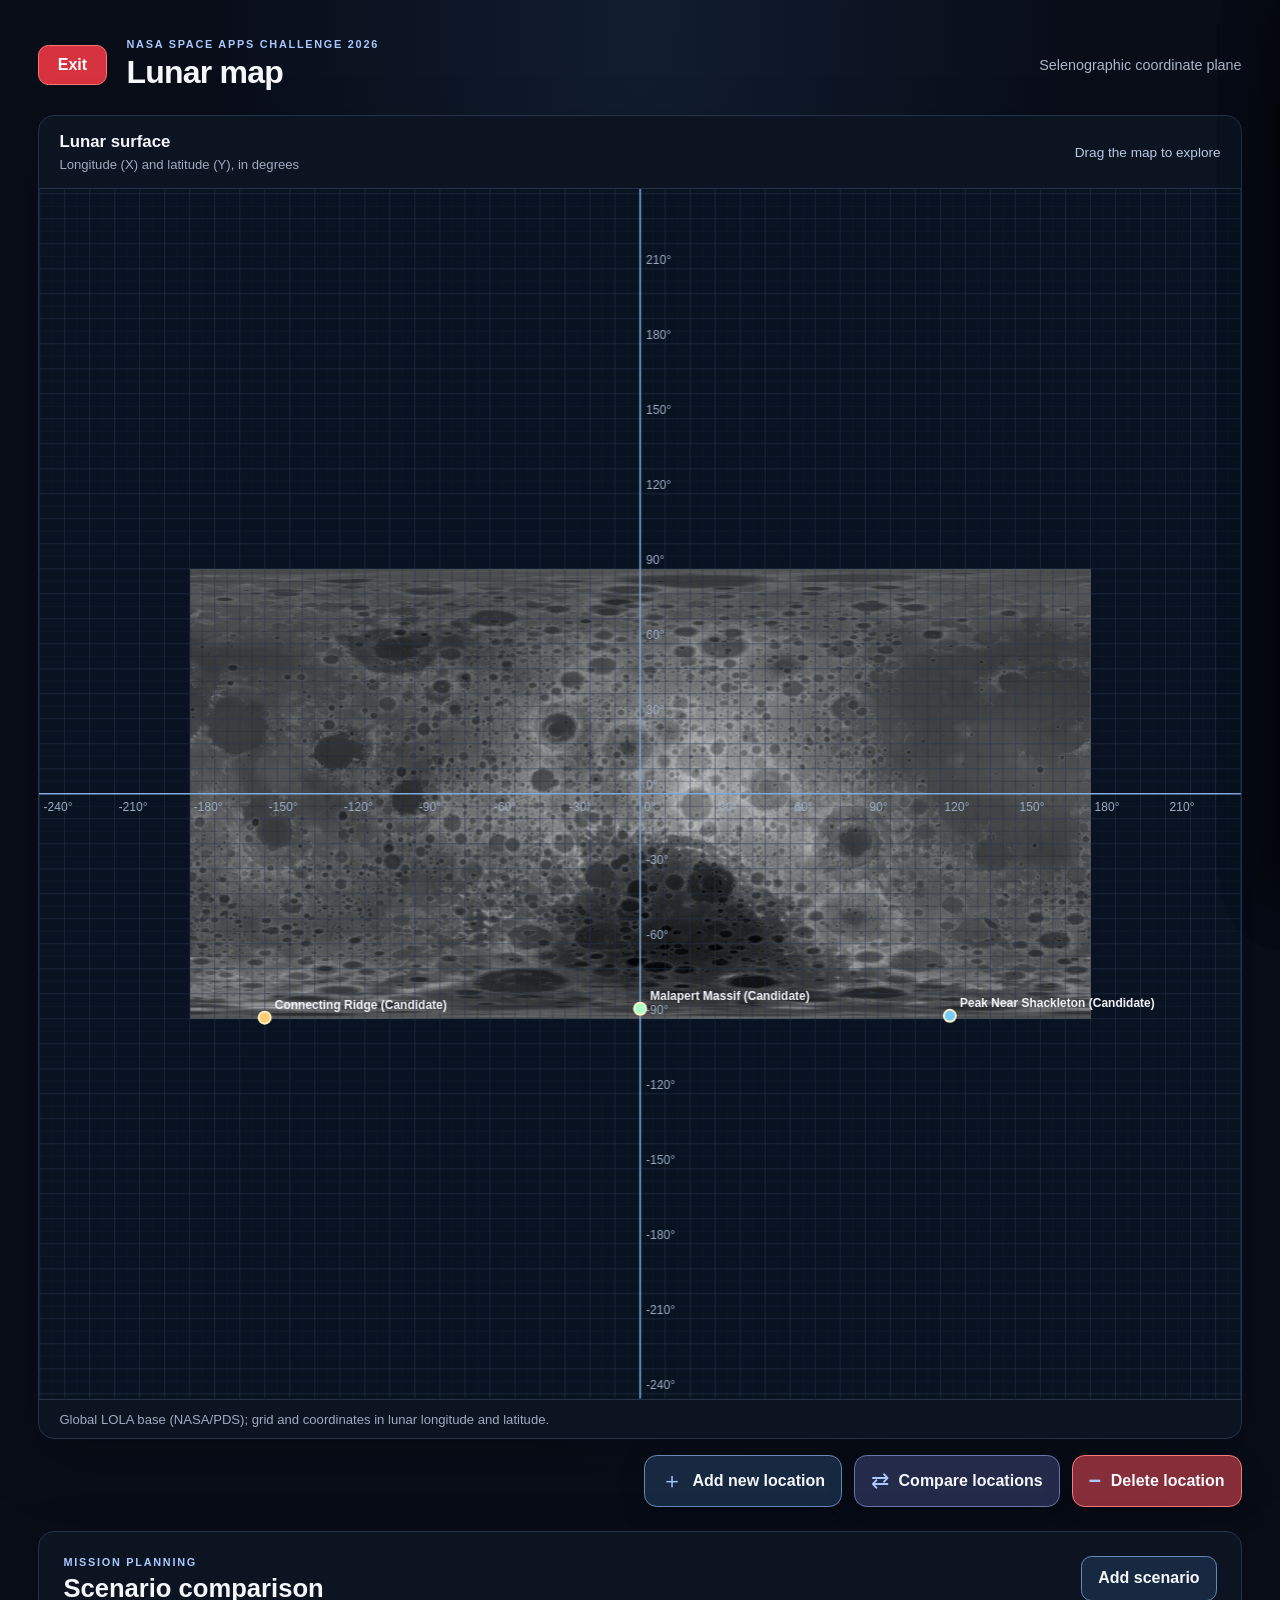
==== src/lunarnav/resources/template/map.html @ 8364b53e "front end traduzido, integração entre back e front feita, etc" ====
<!doctype html>
<html lang="en">
  <head>
    <meta charset="UTF-8" />
    <meta name="viewport" content="width=device-width, initial-scale=1.0" />
    <meta
      name="description"
      content="Explore coordinates and points of interest on the lunar surface."
    />
    <title>Lunar Navigator | Map</title>
    <link rel="stylesheet" href="../css/style.css" />
    <script type="module" src="../js/map.js"></script>
  </head>
  <body class="map-page">
    <main class="map-app">
      <header class="map-header">
        <a class="exit-button" href="index.html">Exit</a>
        <div class="map-heading">
          <p class="eyebrow">NASA Space Apps Challenge 2026</p>
          <h1>Lunar map</h1>
        </div>
        <p class="map-subtitle">Selenographic coordinate plane</p>
      </header>

      <section class="map-workspace" aria-label="Interactive map">
        <div class="map-toolbar">
          <div>
            <h2>Lunar surface</h2>
            <p>Longitude (X) and latitude (Y), in degrees</p>
          </div>
          <span class="map-hint">Drag the map to explore</span>
        </div>
        <div class="map-canvas-wrap">
          <canvas
            id="lunar-map"
            class="lunar-map"
            aria-label="Cartesian plane of lunar coordinates. Drag to move the map."
            role="img"
          >
            Your browser does not support the interactive map.
          </canvas>
        </div>
        <p class="map-footer">
          Global LOLA base (NASA/PDS); grid and coordinates in lunar longitude and latitude.
        </p>
      </section>

      <div class="map-actions" aria-label="Map actions">
        <button
          id="open-location"
          class="location-tab"
          type="button"
          aria-controls="location-drawer"
          aria-expanded="false"
        >
          <span aria-hidden="true">＋</span>
          <span>Add new location</span>
        </button>
        <button
          id="open-comparison"
          class="location-tab comparison-tab"
          type="button"
          aria-controls="comparison-drawer"
          aria-expanded="false"
        >
          <span aria-hidden="true">⇄</span>
          <span>Compare locations</span>
        </button>
        <button
          id="open-delete"
          class="location-tab delete-tab"
          type="button"
          aria-controls="delete-drawer"
          aria-expanded="false"
        >
          <span aria-hidden="true">−</span>
          <span>Delete location</span>
        </button>
      </div>

      <section class="scenario-dashboard" aria-labelledby="scenario-title">
        <div class="scenario-toolbar">
          <div>
            <p class="eyebrow">Mission planning</p>
            <h2 id="scenario-title">Scenario comparison</h2>
            <p>
            Compare locations, dates, and selected launch delays using mock astronomical data.
            </p>
          </div>
          <button id="add-scenario" class="scenario-add-button" type="button">
            Add scenario
          </button>
        </div>

        <div id="scenario-list" class="scenario-list"></div>
        <p id="scenario-status" class="scenario-status" role="status" aria-live="polite">
          Add locations to the map to configure scenarios.
        </p>
        <button id="compare-scenarios" class="submit-location scenario-compare-button" type="button">
          Compare scenarios
        </button>

        <section
          id="scenario-results"
          class="scenario-results"
          aria-labelledby="scenario-results-title"
          aria-live="polite"
          hidden
        >
          <h3 id="scenario-results-title">Scenario summary</h3>
          <div id="scenario-metrics" class="scenario-metrics"></div>
          <div class="timeline-placeholder">
            <h4>Lighting and communication timeline</h4>
            <p>
              The mock API returns time-series data. This view currently displays summary
              metrics rather than a plotted timeline.
            </p>
          </div>
        </section>
      </section>

      <p id="map-status" class="map-status" role="status" aria-live="polite"></p>

      <div id="drawer-backdrop" class="drawer-backdrop" hidden></div>
      <aside
        id="location-drawer"
        class="location-drawer side-drawer"
        aria-labelledby="drawer-title"
        aria-hidden="true"
        inert
      >
        <div class="drawer-heading">
          <div>
            <p class="eyebrow">Point of interest</p>
            <h2 id="drawer-title">New location</h2>
          </div>
          <button
            id="close-location"
            class="icon-button"
            type="button"
            aria-label="Close panel"
          >
            ×
          </button>
        </div>

        <form id="location-form" class="location-form">
          <label for="location-name">Location name</label>
          <input
            id="location-name"
            name="name"
            type="text"
            placeholder="e.g., South Pole"
            maxlength="40"
            required
          />

          <label for="location-latitude">Latitude (°)</label>
          <input
            id="location-latitude"
            name="latitude"
            type="number"
            min="-90"
            max="90"
            step="any"
            placeholder="-90 to 90"
            required
          />

          <label for="location-longitude">Longitude (°)</label>
          <input
            id="location-longitude"
            name="longitude"
            type="number"
            min="-180"
            max="180"
            step="any"
            placeholder="-180 a 180"
            required
          />

          <button id="select-location-on-map" class="map-pick-button" type="button">
            Select on map
          </button>
          <p id="location-pick-help" class="comparison-note" role="status">
            Choose coordinates on the map or enter the values above.
          </p>

          <div class="location-color-field">
            <label for="location-color">Location color</label>
            <input
              id="location-color"
              name="color"
              type="color"
              value="#ffcc70"
              aria-label="Choose marker color"
            />
          </div>

          <button class="submit-location" type="submit">Add to map</button>
        </form>
      </aside>

      <aside
        id="comparison-drawer"
        class="location-drawer side-drawer"
        aria-labelledby="comparison-title"
        aria-hidden="true"
        inert
      >
        <div class="drawer-heading">
          <div>
            <p class="eyebrow">Location analysis</p>
            <h2 id="comparison-title">Compare locations</h2>
          </div>
          <button
            id="close-comparison"
            class="icon-button"
            type="button"
            aria-label="Close panel"
          >
            ×
          </button>
        </div>

        <form id="comparison-form" class="location-form">
          <label for="comparison-first">First location</label>
          <select id="comparison-first" name="first" required>
            <option value="">Select a location</option>
          </select>

          <label for="comparison-second">Second location</label>
          <select id="comparison-second" name="second" required>
            <option value="">Select a location</option>
          </select>

          <p id="comparison-help" class="comparison-note" role="status"></p>
          <button class="submit-location" type="submit">Compare locations</button>
        </form>

        <section
          id="comparison-result"
          class="comparison-result"
          aria-labelledby="comparison-result-title"
          aria-live="polite"
          hidden
        >
          <h3 id="comparison-result-title">Comparison result</h3>
          <dl>
            <div>
              <dt>First location</dt>
              <dd id="result-first"></dd>
            </div>
            <div>
              <dt>Second location</dt>
              <dd id="result-second"></dd>
            </div>
            <div>
              <dt>Latitude difference</dt>
              <dd id="result-latitude"></dd>
            </div>
            <div>
              <dt>Longitude difference</dt>
              <dd id="result-longitude"></dd>
            </div>
            <div class="distance-result">
              <dt>Approximate distance on the lunar surface</dt>
              <dd id="result-distance"></dd>
            </div>
          </dl>
          <p class="comparison-note">
            Straight-line estimate over a spherical Moon, without accounting for terrain.
          </p>
        </section>
      </aside>

      <aside
        id="delete-drawer"
        class="location-drawer side-drawer"
        aria-labelledby="delete-title"
        aria-hidden="true"
        inert
      >
        <div class="drawer-heading">
          <div>
            <p class="eyebrow">Manage locations</p>
            <h2 id="delete-title">Delete location</h2>
          </div>
          <button
            id="close-delete"
            class="icon-button"
            type="button"
            aria-label="Close panel"
          >
            ×
          </button>
        </div>

        <form id="delete-form" class="location-form">
          <label for="delete-location">Location to delete</label>
          <select id="delete-location" name="location" required>
            <option value="">Select a location</option>
          </select>
          <p id="delete-help" class="comparison-note" role="status"></p>
          <button class="submit-location" type="submit">Continue</button>
        </form>

        <section
          id="delete-confirmation"
          class="delete-confirmation"
          aria-labelledby="delete-confirmation-title"
          hidden
        >
          <h3 id="delete-confirmation-title">Confirm deletion</h3>
          <p id="delete-summary"></p>
          <p class="comparison-note">
            This action removes the location saved in this browser and cannot be undone.
          </p>
          <button id="confirm-delete" class="delete-location-button" type="button">
            Delete permanently
          </button>
          <button id="cancel-delete" class="cancel-delete-button" type="button">
            Keep location
          </button>
        </section>
      </aside>
    </main>
  </body>
</html>
---- src/lunarnav/resources/css/style.css ----
:root {
  color-scheme: dark;
  font-family: "Segoe UI", Arial, sans-serif;
  background: #080d18;
  color: #f5f7fb;
  font-synthesis: none;
  text-rendering: optimizeLegibility;
  -webkit-font-smoothing: antialiased;
  -moz-osx-font-smoothing: grayscale;
}

* {
  box-sizing: border-box;
}

body {
  min-width: 320px;
  min-height: 100vh;
  margin: 0;
}

.screen {
  display: grid;
  min-height: 100vh;
  place-items: center;
  padding: 2rem;
  overflow: hidden;
  background:
    radial-gradient(ellipse at 50% 115%, #80644c 0, #382d2c 19%, transparent 48%),
    radial-gradient(ellipse at 50% 120%, #172338 0, transparent 66%),
    #080d18;
}

.welcome {
  width: min(100%, 38rem);
  text-align: center;
}

.eyebrow {
  margin: 0 0 1rem;
  color: #a9c8ff;
  font-size: 0.8rem;
  font-weight: 700;
  letter-spacing: 0.16em;
  text-transform: uppercase;
}

h1 {
  margin: 0;
  font-size: clamp(2.5rem, 8vw, 4.5rem);
  letter-spacing: -0.045em;
}

.description {
  max-width: 30rem;
  margin: 1.25rem auto 2rem;
  color: #c4cad5;
  font-size: 1.1rem;
  line-height: 1.6;
}

.start-button {
  display: inline-flex;
  min-width: 10rem;
  min-height: 3.25rem;
  align-items: center;
  justify-content: center;
  padding: 0.75rem 1.5rem;
  border: 1px solid #d5e4ff;
  border-radius: 999px;
  background: #d5e4ff;
  color: #101827;
  font-size: 1rem;
  font-weight: 700;
  text-decoration: none;
  transition:
    background-color 160ms ease,
    border-color 160ms ease,
    transform 160ms ease;
}

.start-button:hover {
  transform: translateY(-2px);
  border-color: #fff;
  background: #fff;
}

.start-button:focus-visible {
  outline: 3px solid #91baff;
  outline-offset: 4px;
}

.secondary-button {
  border-color: #7184a5;
  background: transparent;
  color: #f5f7fb;
}

.secondary-button:hover {
  border-color: #d5e4ff;
  background: rgb(213 228 255 / 10%);
}

.map-page {
  min-height: 100vh;
  background:
    radial-gradient(ellipse at 50% 0, rgb(41 70 111 / 28%), transparent 48%),
    #080d18;
}

.map-app {
  display: flex;
  min-height: 100vh;
  flex-direction: column;
  padding: clamp(1rem, 3vw, 2.5rem);
}

.map-header {
  display: grid;
  grid-template-columns: auto 1fr auto;
  align-items: center;
  gap: 1.25rem;
  margin-bottom: 1.5rem;
}

.exit-button {
  display: inline-flex;
  min-height: 2.5rem;
  align-items: center;
  justify-content: center;
  padding: 0.6rem 1.15rem;
  border: 1px solid #ff7777;
  border-radius: 0.65rem;
  background: #d6323f;
  color: #fff;
  font-weight: 700;
  text-decoration: none;
  transition:
    background-color 160ms ease,
    transform 160ms ease;
}

.exit-button:hover {
  transform: translateY(-1px);
  background: #b92330;
}

.exit-button:focus-visible,
.location-tab:focus-visible,
.icon-button:focus-visible,
.submit-location:focus-visible,
.delete-location-button:focus-visible,
.cancel-delete-button:focus-visible {
  outline: 3px solid #91baff;
  outline-offset: 3px;
}

.map-heading .eyebrow {
  margin-bottom: 0.25rem;
  font-size: 0.68rem;
}

.map-heading h1 {
  font-size: clamp(1.5rem, 4vw, 2rem);
  letter-spacing: -0.025em;
}

.map-subtitle {
  margin: 0;
  color: #aab5c7;
  font-size: 0.9rem;
  text-align: right;
}

.map-workspace {
  display: flex;
  min-height: 0;
  flex: 1;
  flex-direction: column;
  overflow: hidden;
  border: 1px solid #25334a;
  border-radius: 1rem;
  background: #0c1422;
  box-shadow: 0 1.5rem 4rem rgb(0 0 0 / 22%);
}

.map-toolbar {
  display: flex;
  align-items: center;
  justify-content: space-between;
  gap: 1rem;
  padding: 1rem 1.25rem;
  border-bottom: 1px solid #25334a;
}

.map-toolbar h2,
.drawer-heading h2 {
  margin: 0;
  font-size: 1.05rem;
}

.map-toolbar p,
.map-footer {
  margin: 0.3rem 0 0;
  color: #9daac0;
  font-size: 0.82rem;
}

.map-hint {
  color: #b6c8e4;
  font-size: 0.85rem;
}

.map-canvas-wrap {
  min-height: 20rem;
  flex: 1;
}

.lunar-map {
  display: block;
  width: 100%;
  height: 100%;
  cursor: grab;
  touch-action: none;
}

.lunar-map:active {
  cursor: grabbing;
}

.map-footer {
  margin: 0;
  padding: 0.7rem 1.25rem;
  border-top: 1px solid #25334a;
}

.scenario-dashboard {
  margin-top: 1.5rem;
  padding: clamp(1rem, 3vw, 1.5rem);
  border: 1px solid #25334a;
  border-radius: 1rem;
  background: #0c1422;
  box-shadow: 0 1.5rem 4rem rgb(0 0 0 / 18%);
}

.scenario-toolbar {
  display: flex;
  align-items: flex-start;
  justify-content: space-between;
  gap: 1.25rem;
  padding-bottom: 1.25rem;
  border-bottom: 1px solid #25334a;
}

.scenario-toolbar .eyebrow {
  margin-bottom: 0.4rem;
  font-size: 0.68rem;
}

.scenario-toolbar h2 {
  margin: 0;
  font-size: clamp(1.25rem, 3vw, 1.6rem);
}

.scenario-toolbar p:not(.eyebrow) {
  max-width: 42rem;
  margin: 0.5rem 0 0;
  color: #9daac0;
  font-size: 0.88rem;
  line-height: 1.5;
}

.scenario-add-button {
  min-height: 2.8rem;
  flex: 0 0 auto;
  padding: 0.65rem 1rem;
  border: 1px solid #6888b6;
  border-radius: 0.65rem;
  background: #172941;
  color: #f5f7fb;
  cursor: pointer;
  font: inherit;
  font-weight: 650;
}

.scenario-add-button:hover {
  background: #223b5d;
}

.scenario-add-button:focus-visible,
.scenario-remove-button:focus-visible,
.scenario-compare-button:focus-visible {
  outline: 3px solid #91baff;
  outline-offset: 3px;
}

.scenario-add-button:disabled {
  border-color: #45536b;
  background: #29364a;
  color: #96a2b5;
  cursor: not-allowed;
}

.scenario-list {
  display: grid;
  grid-template-columns: repeat(auto-fit, minmax(min(100%, 19rem), 1fr));
  gap: 1rem;
  padding-top: 1rem;
}

.scenario-card {
  min-width: 0;
  padding: 1rem;
  border: 1px solid #2c3d56;
  border-radius: 0.8rem;
  background: #101a2a;
}

.scenario-card-header {
  display: flex;
  align-items: center;
  justify-content: space-between;
  gap: 0.75rem;
  margin-bottom: 0.75rem;
}

.scenario-card-header h3 {
  margin: 0;
  font-size: 1rem;
}

.scenario-remove-button {
  padding: 0.35rem 0.55rem;
  border: 1px solid #59414c;
  border-radius: 0.5rem;
  background: transparent;
  color: #ffb6bc;
  cursor: pointer;
  font: inherit;
  font-size: 0.8rem;
}

.scenario-remove-button:hover {
  background: #3a202b;
}

.scenario-fields {
  display: grid;
  gap: 0.65rem;
}

.scenario-fields label {
  margin-top: 0.35rem;
  color: #d6deeb;
  font-size: 0.82rem;
  font-weight: 600;
}

.scenario-fields select,
.scenario-fields input {
  width: 100%;
  min-height: 2.75rem;
  padding: 0.65rem 0.75rem;
  border: 1px solid #394b65;
  border-radius: 0.6rem;
  background: #0a1220;
  color: #f5f7fb;
  font: inherit;
}

.scenario-fields select:focus-visible,
.scenario-fields input:focus-visible {
  outline: 2px solid #91baff;
  outline-offset: 2px;
}

.scenario-fields select:disabled {
  color: #77869d;
}

.scenario-delay-header {
  display: flex;
  align-items: baseline;
  justify-content: space-between;
  gap: 0.75rem;
  margin-top: 0.35rem;
}

.scenario-delay-header label {
  margin: 0;
}

.scenario-delay-value {
  color: #ffd28b;
  font-size: 0.85rem;
  font-weight: 700;
  white-space: nowrap;
}

.scenario-fields input[type="range"] {
  min-height: 1.25rem;
  padding: 0;
  border: 0;
  background: transparent;
  accent-color: #a9c8ff;
  cursor: pointer;
}

.scenario-fields input[type="range"]:focus-visible {
  outline-offset: 4px;
}

.scenario-delay-scale {
  display: flex;
  justify-content: space-between;
  margin-top: -0.5rem;
  color: #9daac0;
  font-size: 0.72rem;
}

.scenario-status {
  margin: 1rem 0 0;
  color: #b7c5d9;
  font-size: 0.85rem;
}

.scenario-status:empty {
  display: none;
}

.scenario-compare-button {
  width: 100%;
  margin-top: 1rem;
}

.scenario-results {
  margin-top: 1.5rem;
  padding-top: 1.25rem;
  border-top: 1px solid #2a3950;
}

.scenario-results > h3 {
  margin: 0 0 1rem;
  font-size: 1.1rem;
}

.scenario-metrics {
  display: grid;
  grid-template-columns: repeat(auto-fit, minmax(min(100%, 16rem), 1fr));
  gap: 1rem;
}

.scenario-metric-card {
  padding: 1rem;
  border: 1px solid #2c3d56;
  border-radius: 0.8rem;
  background: #101a2a;
}

.scenario-metric-card h4 {
  margin: 0;
  font-size: 0.95rem;
}

.scenario-metric-location {
  margin: 0.35rem 0 0.9rem;
  color: #9daac0;
  font-size: 0.8rem;
}

.scenario-metric-list {
  display: grid;
  gap: 0.7rem;
  margin: 0;
}

.scenario-metric-list > div {
  display: flex;
  justify-content: space-between;
  gap: 0.75rem;
  padding-top: 0.6rem;
  border-top: 1px solid #25334a;
}

.scenario-metric-list dt {
  color: #b7c5d9;
  font-size: 0.8rem;
}

.scenario-metric-list dd {
  margin: 0;
  color: #ffd28b;
  font-weight: 700;
}

.scenario-data-status {
  margin: 0.9rem 0 0;
  color: #a9c8ff;
  font-size: 0.78rem;
}

.timeline-placeholder {
  margin-top: 1rem;
  padding: 1rem;
  border: 1px dashed #40516b;
  border-radius: 0.8rem;
  background:
    linear-gradient(90deg, transparent 49.8%, #24354d 50%, transparent 50.2%),
    linear-gradient(transparent 49.8%, #24354d 50%, transparent 50.2%),
    #0a1220;
}

.timeline-placeholder h4 {
  margin: 0;
  font-size: 0.9rem;
}

.timeline-placeholder p {
  margin: 0.5rem 0 0;
  color: #b7c5d9;
  font-size: 0.82rem;
  line-height: 1.5;
}

.map-status {
  position: absolute;
  width: 1px;
  height: 1px;
  overflow: hidden;
  clip: rect(0, 0, 0, 0);
  white-space: nowrap;
  clip-path: inset(50%);
}

.map-status:not(:empty) {
  position: static;
  width: auto;
  height: auto;
  margin: 0.75rem 0 0;
  color: #ffd28b;
  font-size: 0.85rem;
  clip: auto;
  clip-path: none;
  white-space: normal;
}

.map-actions {
  display: flex;
  flex-wrap: wrap;
  justify-content: flex-end;
  gap: 0.75rem;
  margin-top: 1rem;
}

.location-tab {
  display: flex;
  min-height: 3.25rem;
  align-items: center;
  gap: 0.6rem;
  padding: 0.75rem 1rem;
  border: 1px solid #6888b6;
  border-radius: 0.8rem;
  background: #172941;
  color: #f5f7fb;
  cursor: pointer;
  font: inherit;
  font-weight: 650;
  box-shadow: 0 0.5rem 1.5rem rgb(0 0 0 / 25%);
}

.location-tab:hover {
  background: #223b5d;
}

.comparison-tab {
  border-color: #6876a9;
  background: #242a49;
}

.comparison-tab:hover {
  background: #343c66;
}

.delete-tab {
  border-color: #ff7777;
  background: #852d38;
}

.delete-tab:hover {
  background: #a52e3b;
}

.delete-tab > span:first-child {
  color: #ffd1d1;
}

.location-tab > span:first-child {
  color: #a9c8ff;
  font-size: 1.35rem;
  line-height: 1;
}

.drawer-backdrop {
  position: fixed;
  z-index: 4;
  inset: 0;
  background: rgb(3 7 14 / 62%);
  opacity: 0;
  transition: opacity 220ms ease;
}

.drawer-backdrop[hidden] {
  display: block;
  visibility: hidden;
}

.drawer-backdrop.is-visible {
  visibility: visible;
  opacity: 1;
}

.side-drawer {
  position: fixed;
  z-index: 5;
  top: 0;
  right: 0;
  display: flex;
  width: min(25rem, 100%);
  height: 100vh;
  flex-direction: column;
  padding: 1.5rem;
  border-left: 1px solid #2d405d;
  background: #101a2a;
  box-shadow: -1rem 0 3rem rgb(0 0 0 / 30%);
  transform: translateX(102%);
  transition: transform 240ms ease;
}

.side-drawer.is-open {
  transform: translateX(0);
}

.drawer-heading {
  display: flex;
  align-items: center;
  justify-content: space-between;
  gap: 1rem;
  padding-bottom: 1.25rem;
  border-bottom: 1px solid #2a3950;
}

.drawer-heading .eyebrow {
  margin-bottom: 0.4rem;
  font-size: 0.68rem;
}

.icon-button {
  display: grid;
  width: 2.5rem;
  height: 2.5rem;
  place-items: center;
  border: 1px solid #40516b;
  border-radius: 0.65rem;
  background: transparent;
  color: #f5f7fb;
  cursor: pointer;
  font: inherit;
  font-size: 1.5rem;
}

.icon-button:hover {
  background: #22314a;
}

.location-form {
  display: grid;
  gap: 0.65rem;
  padding-top: 1.5rem;
}

.location-form label {
  margin-top: 0.65rem;
  color: #d6deeb;
  font-size: 0.88rem;
  font-weight: 600;
}

.location-form input {
  width: 100%;
  min-height: 2.9rem;
  padding: 0.7rem 0.8rem;
  border: 1px solid #394b65;
  border-radius: 0.6rem;
  background: #0a1220;
  color: #f5f7fb;
  font: inherit;
}

.location-form input[type="color"] {
  width: 3.5rem;
  min-height: 2.75rem;
  padding: 0.25rem;
  cursor: pointer;
}

.location-color-field {
  display: flex;
  align-items: center;
  justify-content: space-between;
  gap: 1rem;
  margin-top: 0.5rem;
}

.location-color-field label {
  margin: 0;
}

.location-form select {
  width: 100%;
  min-height: 2.9rem;
  padding: 0.7rem 0.8rem;
  border: 1px solid #394b65;
  border-radius: 0.6rem;
  background: #0a1220;
  color: #f5f7fb;
  font: inherit;
}

.location-form input::placeholder {
  color: #77869d;
}

.location-form input:focus-visible,
.location-form select:focus-visible {
  outline: 2px solid #91baff;
  outline-offset: 2px;
}

.map-pick-button {
  min-height: 2.9rem;
  margin-top: 0.8rem;
  border: 1px solid #6888b6;
  border-radius: 0.65rem;
  background: #172941;
  color: #f5f7fb;
  cursor: pointer;
  font: inherit;
  font-weight: 650;
}

.map-pick-button:hover {
  background: #223b5d;
}

.map-pick-button:focus-visible {
  outline: 2px solid #91baff;
  outline-offset: 2px;
}

.lunar-map.is-selecting {
  cursor: crosshair;
}

.submit-location {
  min-height: 3rem;
  margin-top: 1.1rem;
  border: 1px solid #b9d1f6;
  border-radius: 0.65rem;
  background: #c9ddfb;
  color: #101827;
  cursor: pointer;
  font: inherit;
  font-weight: 700;
}

.submit-location:hover {
  background: #e0ecff;
}

.submit-location:disabled {
  border-color: #45536b;
  background: #29364a;
  color: #96a2b5;
  cursor: not-allowed;
}

.submit-location:disabled:hover {
  background: #29364a;
}

.comparison-result {
  margin-top: 1.5rem;
  padding-top: 1.25rem;
  border-top: 1px solid #2a3950;
}

.comparison-result h3 {
  margin: 0 0 1rem;
  font-size: 1rem;
}

.comparison-result dl {
  display: grid;
  gap: 0.8rem;
  margin: 0;
}

.comparison-result dl > div {
  display: flex;
  flex-direction: column;
  gap: 0.2rem;
}

.comparison-result dt {
  color: #9daac0;
  font-size: 0.8rem;
}

.comparison-result dd {
  margin: 0;
  color: #f5f7fb;
  font-weight: 600;
}

.comparison-result .distance-result dd {
  color: #ffcf7e;
  font-size: 1.25rem;
}

.comparison-note {
  margin: 1rem 0 0;
  color: #9daac0;
  font-size: 0.8rem;
  line-height: 1.5;
}

.location-form .comparison-note {
  margin: 0.5rem 0 0;
}

.delete-confirmation {
  margin-top: 1.5rem;
  padding-top: 1.25rem;
  border-top: 1px solid #55313a;
}

.delete-confirmation h3 {
  margin: 0 0 0.75rem;
  color: #ffd1d1;
  font-size: 1rem;
}

.delete-confirmation > p:not(.comparison-note) {
  margin: 0;
  color: #f5f7fb;
  font-weight: 600;
  line-height: 1.5;
}

.delete-location-button,
.cancel-delete-button {
  width: 100%;
  min-height: 3rem;
  margin-top: 0.8rem;
  border: 1px solid #ff7777;
  border-radius: 0.65rem;
  background: #d6323f;
  color: #fff;
  cursor: pointer;
  font: inherit;
  font-weight: 700;
}

.delete-location-button:hover {
  background: #b92330;
}

.cancel-delete-button {
  border-color: #40516b;
  background: transparent;
  color: #d6deeb;
}

.cancel-delete-button:hover {
  background: #22314a;
}

@media (prefers-reduced-motion: reduce) {
  *,
  *::before,
  *::after {
    scroll-behavior: auto !important;
    transition-duration: 0.01ms !important;
  }
}

@media (max-width: 640px) {
  .map-app {
    min-height: 100svh;
    padding: 1rem;
  }

  .map-header {
    grid-template-columns: auto 1fr;
    gap: 0.75rem;
    margin-bottom: 1rem;
  }

  .map-subtitle {
    grid-column: 2;
    margin-top: -0.6rem;
    text-align: left;
  }

  .map-toolbar {
    align-items: flex-start;
  }

  .scenario-toolbar {
    flex-direction: column;
  }

  .scenario-add-button {
    width: 100%;
  }

  .map-hint {
    max-width: 8rem;
    text-align: right;
  }

  .map-canvas-wrap {
    min-height: 18rem;
  }

  .map-actions {
    align-items: stretch;
  }

  .location-tab {
    flex: 1 1 13rem;
    justify-content: center;
    border: 1px solid #6888b6;
    border-radius: 0.8rem;
  }

  .comparison-tab {
    border-color: #6876a9;
  }

  .delete-tab {
    border-color: #ff7777;
  }
}
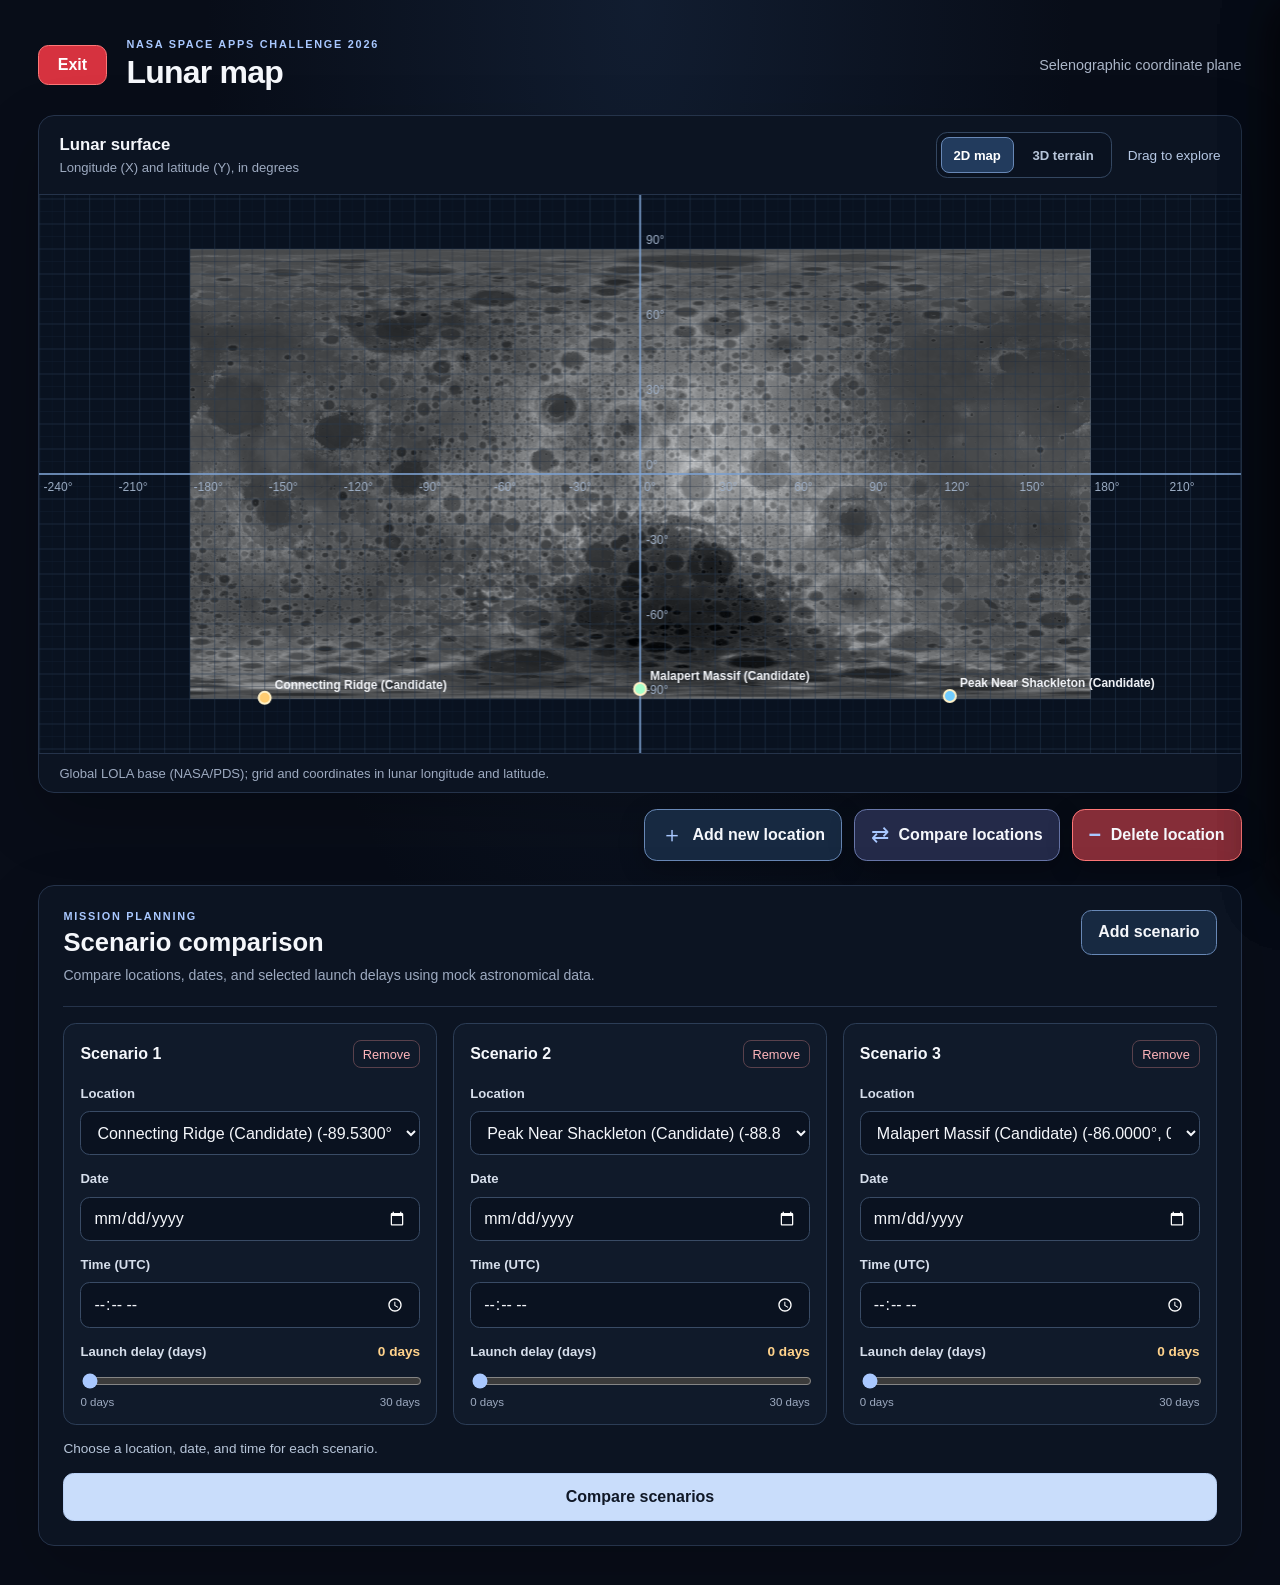
==== commit 0c8c3102: "mapa 3d da lua adicionado + fixes rapidos" ====
--- a/src/lunarnav/resources/template/map.html
+++ b/src/lunarnav/resources/template/map.html
@@ -28,7 +28,27 @@
             <h2>Lunar surface</h2>
             <p>Longitude (X) and latitude (Y), in degrees</p>
           </div>
-          <span class="map-hint">Drag the map to explore</span>
+          <div class="map-toolbar-actions">
+            <div class="map-view-controls" role="group" aria-label="Map view">
+              <button
+                id="show-2d-map"
+                class="map-view-button is-active"
+                type="button"
+                aria-pressed="true"
+              >
+                2D map
+              </button>
+              <button
+                id="show-3d-globe"
+                class="map-view-button"
+                type="button"
+                aria-pressed="false"
+              >
+                3D terrain
+              </button>
+            </div>
+            <span class="map-hint">Drag to explore</span>
+          </div>
         </div>
         <div class="map-canvas-wrap">
           <canvas
@@ -39,6 +59,16 @@
           >
             Your browser does not support the interactive map.
           </canvas>
+          <canvas
+            id="lunar-globe"
+            class="lunar-globe"
+            aria-label="Interactive 3D lunar terrain model. Drag to rotate and scroll to zoom."
+            role="img"
+            hidden
+          >
+            Your browser does not support the 3D lunar terrain model.
+          </canvas>
+          <p id="globe-status" class="globe-status" role="status" aria-live="polite" hidden></p>
         </div>
         <p class="map-footer">
           Global LOLA base (NASA/PDS); grid and coordinates in lunar longitude and latitude.
--- a/src/lunarnav/resources/css/style.css
+++ b/src/lunarnav/resources/css/style.css
@@ -193,6 +193,50 @@
   border-bottom: 1px solid #25334a;
 }
 
+.map-toolbar-actions {
+  display: flex;
+  align-items: center;
+  gap: 1rem;
+}
+
+.map-view-controls {
+  display: inline-flex;
+  gap: 0.35rem;
+  padding: 0.25rem;
+  border: 1px solid #344761;
+  border-radius: 0.7rem;
+  background: #0a1220;
+}
+
+.map-view-button {
+  min-height: 2.25rem;
+  padding: 0.45rem 0.75rem;
+  border: 1px solid transparent;
+  border-radius: 0.5rem;
+  background: transparent;
+  color: #b7c5d9;
+  cursor: pointer;
+  font: inherit;
+  font-size: 0.82rem;
+  font-weight: 650;
+}
+
+.map-view-button:hover {
+  background: #172941;
+  color: #f5f7fb;
+}
+
+.map-view-button.is-active {
+  border-color: #6888b6;
+  background: #223b5d;
+  color: #fff;
+}
+
+.map-view-button:focus-visible {
+  outline: 2px solid #91baff;
+  outline-offset: 2px;
+}
+
 .map-toolbar h2,
 .drawer-heading h2 {
   margin: 0;
@@ -212,20 +256,59 @@
 }
 
 .map-canvas-wrap {
+  position: relative;
+  height: clamp(20rem, 62vh, 44rem);
   min-height: 20rem;
-  flex: 1;
-}
-
-.lunar-map {
+  flex: 0 0 auto;
+}
+
+.lunar-map,
+.lunar-globe {
   display: block;
   width: 100%;
   height: 100%;
+}
+
+.lunar-map {
   cursor: grab;
   touch-action: none;
 }
 
-.lunar-map:active {
+.lunar-map:active,
+.lunar-globe:active {
   cursor: grabbing;
+}
+
+.lunar-globe {
+  cursor: grab;
+  touch-action: none;
+}
+
+.lunar-map[hidden],
+.lunar-globe[hidden] {
+  display: none;
+}
+
+.globe-status {
+  position: absolute;
+  right: 0.75rem;
+  bottom: 0.75rem;
+  left: 0.75rem;
+  width: fit-content;
+  max-width: calc(100% - 1.5rem);
+  margin: 0;
+  padding: 0.55rem 0.75rem;
+  border: 1px solid #40516b;
+  border-radius: 0.55rem;
+  background: rgb(8 13 24 / 88%);
+  color: #d6deeb;
+  font-size: 0.75rem;
+  line-height: 1.4;
+  pointer-events: none;
+}
+
+.globe-status[hidden] {
+  display: none;
 }
 
 .map-footer {
@@ -757,7 +840,8 @@
   outline-offset: 2px;
 }
 
-.lunar-map.is-selecting {
+.lunar-map.is-selecting,
+.lunar-globe.is-selecting {
   cursor: crosshair;
 }
 
@@ -916,6 +1000,12 @@
     align-items: flex-start;
   }
 
+  .map-toolbar-actions {
+    align-items: flex-end;
+    flex-direction: column;
+    gap: 0.55rem;
+  }
+
   .scenario-toolbar {
     flex-direction: column;
   }
